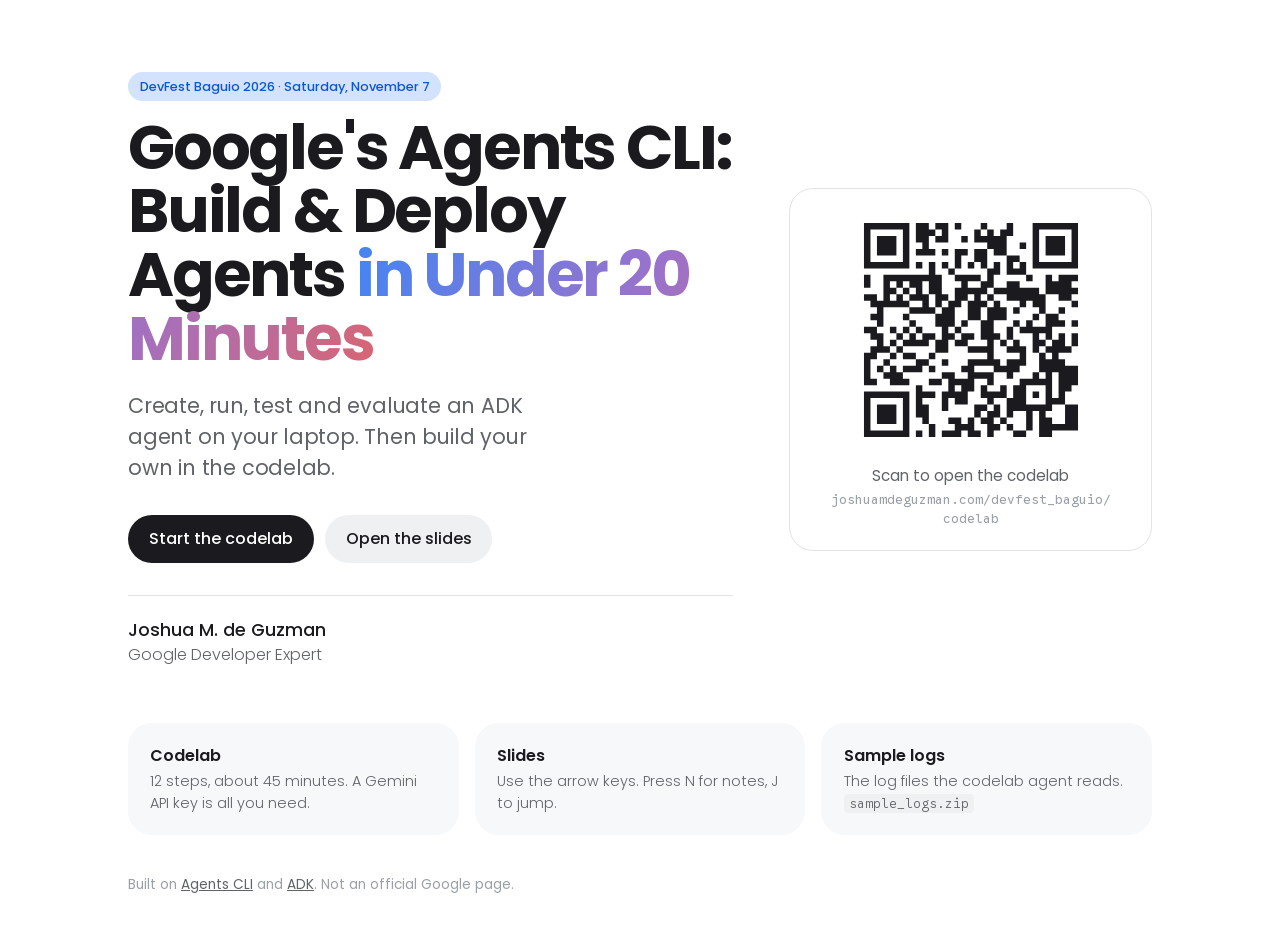
==== index.html @ ab61363e "Add DevFest Baguio 2026 landing page, slides and codelab Landing page with a QR code to the codelab," ====
<!DOCTYPE html>
<html lang="en">
<head>
<meta charset="utf-8">
<meta name="viewport" content="width=device-width, initial-scale=1">
<title>Agents CLI talk and codelab · DevFest Baguio 2026</title>
<meta name="description" content="Slides and a hands-on codelab for building an ADK agent with Google's Agents CLI. DevFest Baguio 2026, November 7.">
<link rel="icon" href="data:,">
<link rel="preconnect" href="https://fonts.googleapis.com">
<link rel="preconnect" href="https://fonts.gstatic.com" crossorigin>
<link rel="stylesheet" href="https://fonts.googleapis.com/css2?family=Google+Sans+Flex:wght@300..800&family=Google+Sans+Code:wght@400;500&family=Poppins:wght@300;400;500;600;700&display=swap" media="print" onload="this.media='all'">
<link rel="stylesheet" href="assets/site.css">
<style>
.wrap{max-width:68rem;margin:0 auto;padding:4.5rem 2rem 3rem;min-height:100vh;min-height:100dvh;display:flex;flex-direction:column}
.hero{display:grid;grid-template-columns:1.25fr .75fr;gap:3.5rem;align-items:center;flex:1}
h1{font-size:clamp(2.3rem,5.2vw,3.9rem);font-weight:700;letter-spacing:-.035em;line-height:1.02;margin:.9rem 0 1.2rem}
.lede{font-size:1.3rem;font-weight:400;letter-spacing:-.01em;color:var(--gray);max-width:32ch}
.who{margin-top:2rem;padding-top:1.3rem;border-top:1px solid var(--line)}
.who b{display:block;font-size:1.1rem;font-weight:500}
.who span{color:var(--gray);font-weight:300}
.actions{display:flex;gap:.7rem;flex-wrap:wrap;margin-top:2rem}
.qr{text-align:center}
.qr img{width:100%;max-width:15rem;aspect-ratio:1;display:block;margin:0 auto;image-rendering:pixelated}
.qr p{margin-top:.9rem;font-size:.95rem;color:var(--gray)}
.qr .url{font-family:var(--mono);font-size:.8rem;color:var(--gray-2);margin-top:.2rem;overflow-wrap:anywhere}
.more{display:grid;grid-template-columns:repeat(3,1fr);gap:1rem;margin-top:3.5rem}
.more a{text-decoration:none;color:inherit}
.more h3{font-size:1rem;font-weight:600}
.more p{font-size:.9rem;color:var(--gray);font-weight:300;margin-top:.2rem}
footer{margin-top:2.5rem;font-size:.85rem;color:var(--gray-2)}
footer a{color:var(--gray)}
@media (max-width:760px){
  .wrap{padding:2.2rem 1.25rem 2rem}
  .hero{grid-template-columns:1fr;gap:2.2rem}
  .more{grid-template-columns:1fr}
  .actions{flex-direction:column}
  .actions .btn{justify-content:center;white-space:nowrap}
  .qr img{max-width:12rem}
}
</style>
</head>
<body>
<main class="wrap">
  <div class="hero">
    <div>
      <span class="pill b">DevFest Baguio 2026 &middot; Saturday, November 7</span>
      <h1>Google's Agents CLI: Build &amp; Deploy Agents <span class="grad-text">in Under 20 Minutes</span></h1>
      <p class="lede">Create, run, test and evaluate an ADK agent on your laptop. Then build your own in the codelab.</p>
      <div class="actions">
        <a class="btn d" href="codelab/">Start the codelab</a>
        <a class="btn" href="slides/">Open the slides</a>
      </div>
      <div class="who">
        <b>Joshua M. de Guzman</b>
        <span>Google Developer Expert</span>
      </div>
    </div>
    <div class="card line qr">
      <img src="assets/qr-codelab.svg" alt="QR code that opens the codelab">
      <p>Scan to open the codelab</p>
      <p class="url">joshuamdeguzman.com/<wbr>devfest_baguio/<wbr>codelab</p>
    </div>
  </div>
  <div class="more">
    <a class="card" href="codelab/"><h3>Codelab</h3><p>12 steps, about 45 minutes. A Gemini API key is all you need.</p></a>
    <a class="card" href="slides/"><h3>Slides</h3><p>Use the arrow keys. Press N for notes, J to jump.</p></a>
    <a class="card" href="sample_logs.zip" download><h3>Sample logs</h3><p>The log files the codelab agent reads. <code>sample_logs.zip</code></p></a>
  </div>
  <footer>Built on <a href="https://google.github.io/agents-cli/" target="_blank" rel="noopener">Agents CLI</a> and <a href="https://adk.dev/" target="_blank" rel="noopener">ADK</a>. Not an official Google page.</footer>
</main>
</body>
</html>
---- assets/site.css ----
/* Shared by the landing page and the codelab.
   Tokens are copied as-is from the /agents-cli deck (slides/index.html). */
:root{
  --bg:#FFFFFF; --surf:#F7F8F9; --surf-2:#EFF0F2; --line:#E3E3E6;
  --ink:#1B1B1F; --gray:#5F6368; --gray-2:#9AA0A6;
  --pri:#0B57D0; --pri-c:#D3E3FD;
  --grad:linear-gradient(115deg,#4285F4 0%,#9B72CB 52%,#D96570 100%);
  --r-xl:2.2em; --r-lg:1.5em; --r-md:1em; --r-sm:.65em; --pill:999px;
  --sans:"Google Sans Flex","Google Sans","Poppins",system-ui,-apple-system,sans-serif;
  --mono:"Google Sans Code",ui-monospace,SFMono-Regular,Menlo,monospace;
}
*{box-sizing:border-box;margin:0;padding:0}
body{background:var(--bg);color:var(--ink);font-family:var(--sans);-webkit-font-smoothing:antialiased;line-height:1.5}
button{font:inherit;color:inherit;background:none;border:none;cursor:pointer}
a{color:var(--pri)}
:focus-visible{outline:2px solid var(--pri);outline-offset:3px}
.grad-text{background:var(--grad);-webkit-background-clip:text;background-clip:text;color:transparent}
.kicker{font-size:.9rem;font-weight:500;color:var(--gray-2)}
.pill{display:inline-flex;align-items:center;gap:.45em;font-size:.8rem;font-weight:500;padding:.4em .9em;border-radius:var(--pill);background:var(--surf-2);color:var(--gray)}
.pill.b{background:var(--pri-c);color:var(--pri)}
.pill.d{background:var(--ink);color:#fff}
.card{background:var(--surf);border-radius:var(--r-lg);padding:1.3rem 1.4rem}
.card.line{background:var(--bg);border:1px solid var(--line)}
.card.gen{background:linear-gradient(var(--bg),var(--bg)) padding-box,var(--grad) border-box;border:1.5px solid transparent}
.btn{display:inline-flex;align-items:center;gap:.5em;padding:.75em 1.3em;border-radius:var(--pill);font-weight:500;text-decoration:none;background:var(--surf-2);color:var(--ink);transition:background .2s}
.btn:hover{background:var(--line)}
.btn.d{background:var(--ink);color:#fff}
.btn.d:hover{background:#000}
code{font-family:var(--mono);font-size:.9em;background:var(--surf-2);padding:.1em .38em;border-radius:.35em}
pre{font-family:var(--mono);font-size:.85rem;line-height:1.65;background:var(--ink);color:#D6D8DC;border-radius:var(--r-md);padding:1rem 1.15rem;overflow:auto}
pre code{background:none;padding:0;font-size:inherit;color:inherit}
pre .k{color:#C39BE8}pre .s{color:#9DD1A0}pre .c{color:#6E7480}pre .t{color:#8AB4F8}
@media (prefers-reduced-motion:reduce){*{animation:none!important;transition:none!important}}
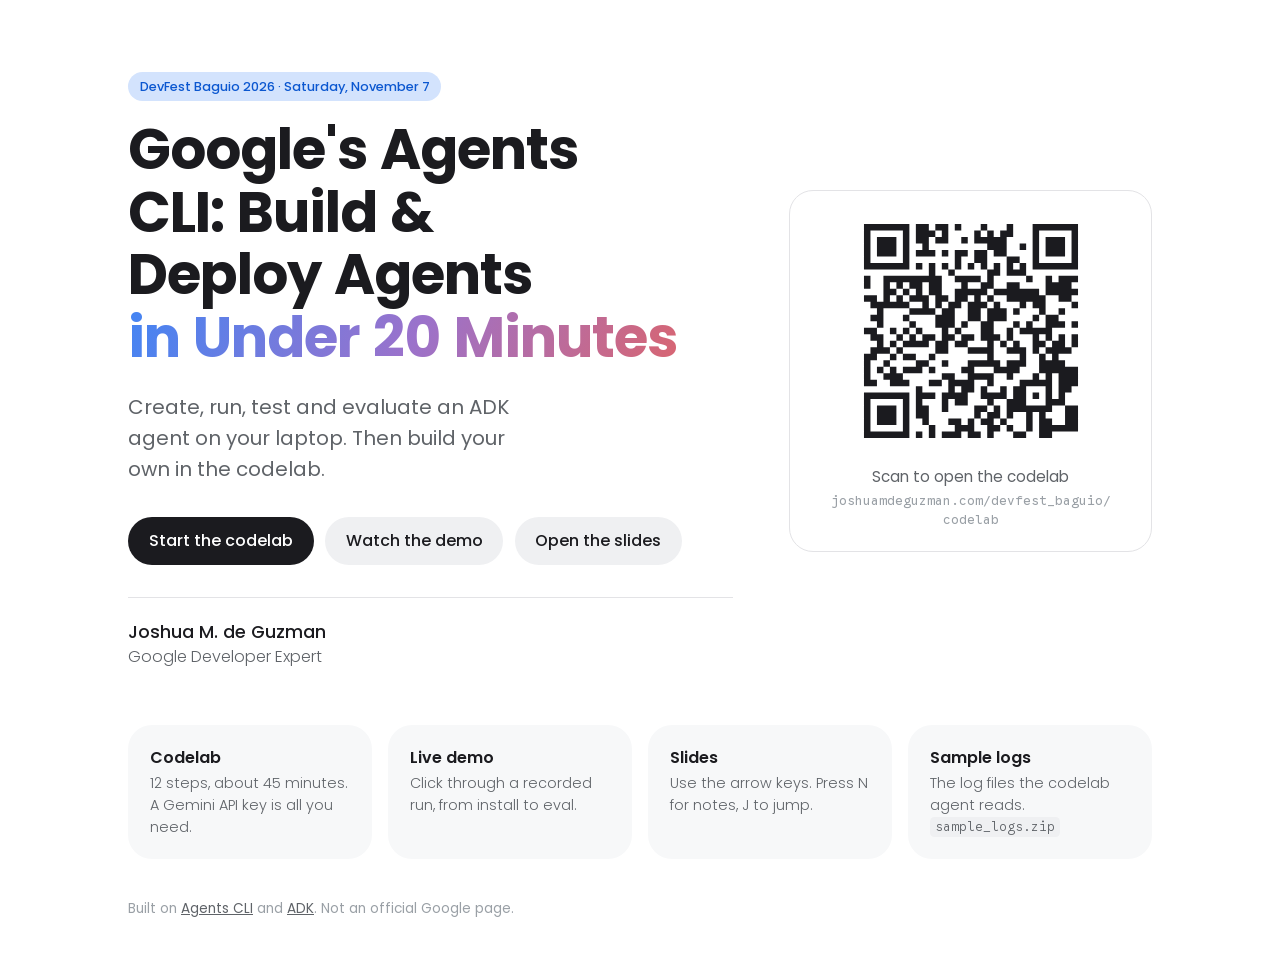
==== commit b88304de: "Restructure the deck for beginners and add an interactive demo Lead with use cases and ADK productio" ====
--- a/index.html
+++ b/index.html
@@ -13,8 +13,9 @@
 <style>
 .wrap{max-width:68rem;margin:0 auto;padding:4.5rem 2rem 3rem;min-height:100vh;min-height:100dvh;display:flex;flex-direction:column}
 .hero{display:grid;grid-template-columns:1.25fr .75fr;gap:3.5rem;align-items:center;flex:1}
-h1{font-size:clamp(2.3rem,5.2vw,3.9rem);font-weight:700;letter-spacing:-.035em;line-height:1.02;margin:.9rem 0 1.2rem}
-.lede{font-size:1.3rem;font-weight:400;letter-spacing:-.01em;color:var(--gray);max-width:32ch}
+h1{font-size:clamp(2.1rem,4.6vw,3.5rem);font-weight:700;letter-spacing:-.018em;word-spacing:.04em;line-height:1.12;margin:1.1rem 0 1.4rem;text-wrap:balance;max-width:16ch}
+h1 .grad-text{white-space:nowrap}
+.lede{font-size:1.25rem;font-weight:400;line-height:1.55;color:var(--gray);max-width:34ch;text-wrap:pretty}
 .who{margin-top:2rem;padding-top:1.3rem;border-top:1px solid var(--line)}
 .who b{display:block;font-size:1.1rem;font-weight:500}
 .who span{color:var(--gray);font-weight:300}
@@ -23,12 +24,13 @@
 .qr img{width:100%;max-width:15rem;aspect-ratio:1;display:block;margin:0 auto;image-rendering:pixelated}
 .qr p{margin-top:.9rem;font-size:.95rem;color:var(--gray)}
 .qr .url{font-family:var(--mono);font-size:.8rem;color:var(--gray-2);margin-top:.2rem;overflow-wrap:anywhere}
-.more{display:grid;grid-template-columns:repeat(3,1fr);gap:1rem;margin-top:3.5rem}
+.more{display:grid;grid-template-columns:repeat(4,1fr);gap:1rem;margin-top:3.5rem}
 .more a{text-decoration:none;color:inherit}
 .more h3{font-size:1rem;font-weight:600}
 .more p{font-size:.9rem;color:var(--gray);font-weight:300;margin-top:.2rem}
 footer{margin-top:2.5rem;font-size:.85rem;color:var(--gray-2)}
 footer a{color:var(--gray)}
+@media (max-width:1000px){.more{grid-template-columns:repeat(2,1fr)}}
 @media (max-width:760px){
   .wrap{padding:2.2rem 1.25rem 2rem}
   .hero{grid-template-columns:1fr;gap:2.2rem}
@@ -48,6 +50,7 @@
       <p class="lede">Create, run, test and evaluate an ADK agent on your laptop. Then build your own in the codelab.</p>
       <div class="actions">
         <a class="btn d" href="codelab/">Start the codelab</a>
+        <a class="btn" href="demo/">Watch the demo</a>
         <a class="btn" href="slides/">Open the slides</a>
       </div>
       <div class="who">
@@ -63,6 +66,7 @@
   </div>
   <div class="more">
     <a class="card" href="codelab/"><h3>Codelab</h3><p>12 steps, about 45 minutes. A Gemini API key is all you need.</p></a>
+    <a class="card" href="demo/"><h3>Live demo</h3><p>Click through a recorded run, from install to eval.</p></a>
     <a class="card" href="slides/"><h3>Slides</h3><p>Use the arrow keys. Press N for notes, J to jump.</p></a>
     <a class="card" href="sample_logs.zip" download><h3>Sample logs</h3><p>The log files the codelab agent reads. <code>sample_logs.zip</code></p></a>
   </div>
--- a/assets/site.css
+++ b/assets/site.css
@@ -31,3 +31,30 @@
 pre code{background:none;padding:0;font-size:inherit;color:inherit}
 pre .k{color:#C39BE8}pre .s{color:#9DD1A0}pre .c{color:#6E7480}pre .t{color:#8AB4F8}
 @media (prefers-reduced-motion:reduce){*{animation:none!important;transition:none!important}}
+
+/* ---- terminal replay (assets/terminal.js). Colors are the deck's pre colors. ---- */
+.term{background:var(--ink);color:#D6D8DC;border-radius:var(--r-md);overflow:hidden;display:flex;flex-direction:column;font-family:var(--mono)}
+.term-bar{display:flex;align-items:center;gap:.8rem;padding:.55rem .9rem;background:#26262B;font-family:var(--sans);font-size:.78rem;color:#9AA0A6}
+.term-dots{width:2.6rem;height:.62rem;background:radial-gradient(circle at .31rem 50%,#F28B82 .3rem,transparent .32rem),radial-gradient(circle at 1.3rem 50%,#FDD663 .3rem,transparent .32rem),radial-gradient(circle at 2.29rem 50%,#81C995 .3rem,transparent .32rem)}
+.term-title{flex:1;white-space:nowrap;overflow:hidden;text-overflow:ellipsis}
+.term-replay{font-size:.75rem;padding:.2em .8em;border-radius:var(--pill);background:rgba(255,255,255,.1);color:#fff}
+.term-body{padding:.9rem 1rem;overflow:auto;font-size:.8rem;line-height:1.55;flex:1;cursor:default}
+.term-mini{margin:.4rem 0 1rem}
+.term-mini .term-body{max-height:22rem}
+.t-line{white-space:pre;min-height:1.55em}
+.t-cmd{color:#fff;margin-top:.35em}
+.t-cwd{color:#8AB4F8}
+.t-dollar{color:#6E7480}
+.t-typed{color:#7EE787;font-weight:500}
+.t-caret{display:inline-block;width:.55em;height:1.1em;vertical-align:-.15em;background:#D6D8DC;animation:blink 1s steps(1) infinite}
+@keyframes blink{50%{opacity:0}}
+.t-ok{color:#81C995}.t-warn{color:#FDD663}.t-err{color:#F28B82}
+.t-gap{color:#6E7480;font-style:italic}
+.t-sample{color:#C39BE8}
+.t-sim{color:#8AB4F8}
+.t-tag::after{content:attr(data-tag);margin-left:.8em;font-family:var(--sans);font-size:.68rem;padding:.05em .5em;border-radius:var(--pill);background:rgba(195,155,232,.18);color:#C39BE8;vertical-align:.1em}
+.t-edit{margin:.4rem 0 .6rem;border-left:2px solid #3C3C43;padding-left:.8rem}
+.t-edit-h{font-family:var(--sans);font-size:.72rem;color:#9AA0A6;margin-bottom:.2rem}
+.t-diff-add{color:#9DD1A0}.t-diff-del{color:#F28B82;opacity:.75}.t-diff-ctx{color:#9AA0A6}
+.run-btn{font-size:.75rem;font-weight:500;padding:.3em .8em;border-radius:var(--pill);background:rgba(255,255,255,.12);color:#fff}
+.run-btn:hover{background:rgba(255,255,255,.22)}
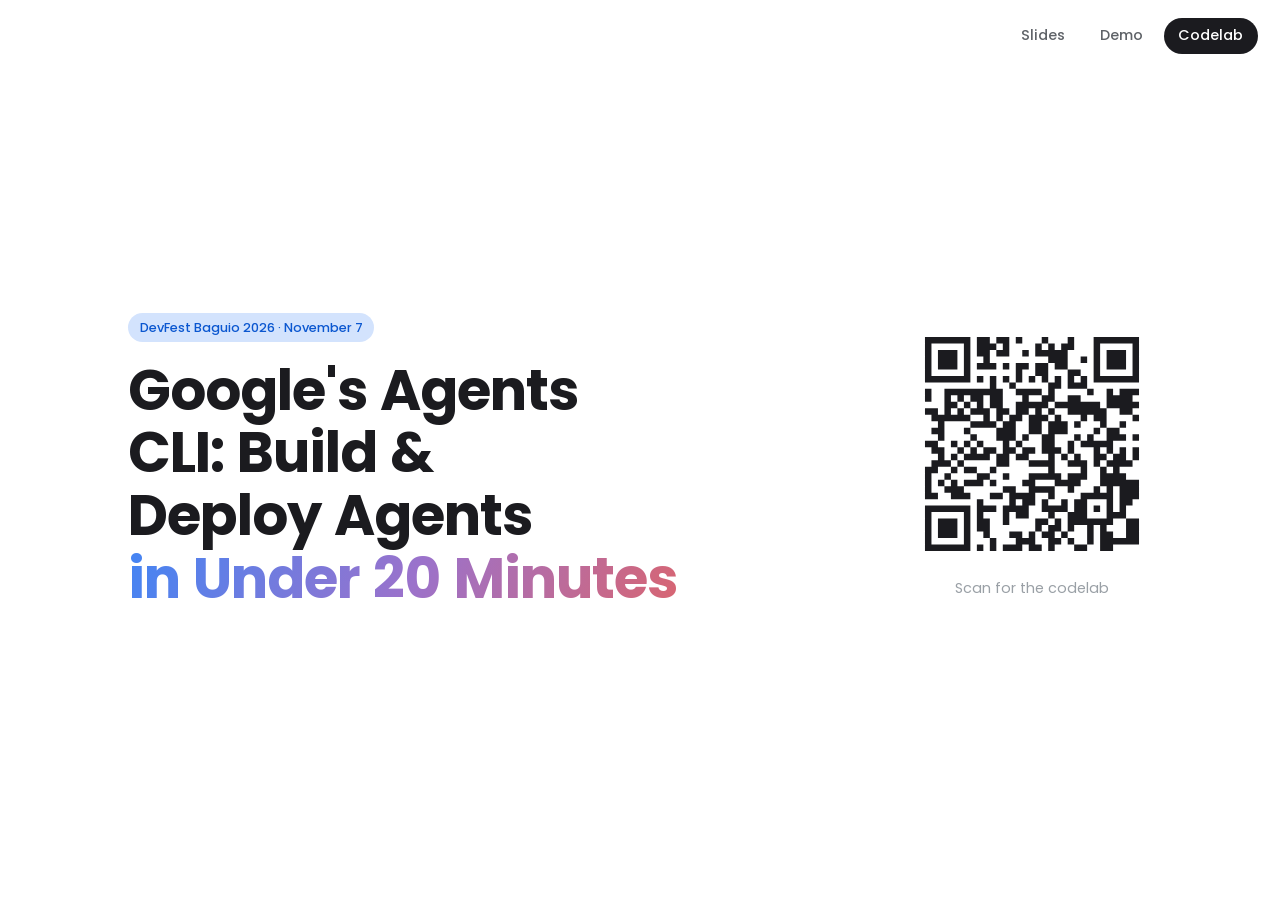
==== commit 69a66211: "Simplify the landing page and title slide to the title and a QR code Move the slides, demo and codel" ====
--- a/index.html
+++ b/index.html
@@ -4,73 +4,48 @@
 <meta charset="utf-8">
 <meta name="viewport" content="width=device-width, initial-scale=1">
 <title>Agents CLI talk and codelab · DevFest Baguio 2026</title>
-<meta name="description" content="Slides and a hands-on codelab for building an ADK agent with Google's Agents CLI. DevFest Baguio 2026, November 7.">
+<meta name="description" content="Slides, a live demo and a hands-on codelab for building an ADK agent with Google's Agents CLI. DevFest Baguio 2026, November 7.">
 <link rel="icon" href="data:,">
 <link rel="preconnect" href="https://fonts.googleapis.com">
 <link rel="preconnect" href="https://fonts.gstatic.com" crossorigin>
 <link rel="stylesheet" href="https://fonts.googleapis.com/css2?family=Google+Sans+Flex:wght@300..800&family=Google+Sans+Code:wght@400;500&family=Poppins:wght@300;400;500;600;700&display=swap" media="print" onload="this.media='all'">
 <link rel="stylesheet" href="assets/site.css">
 <style>
-.wrap{max-width:68rem;margin:0 auto;padding:4.5rem 2rem 3rem;min-height:100vh;min-height:100dvh;display:flex;flex-direction:column}
-.hero{display:grid;grid-template-columns:1.25fr .75fr;gap:3.5rem;align-items:center;flex:1}
-h1{font-size:clamp(2.1rem,4.6vw,3.5rem);font-weight:700;letter-spacing:-.018em;word-spacing:.04em;line-height:1.12;margin:1.1rem 0 1.4rem;text-wrap:balance;max-width:16ch}
+html,body{height:100%}
+body{display:flex;flex-direction:column}
+nav.top{display:flex;justify-content:flex-end;gap:.4rem;padding:1.1rem 1.4rem}
+nav.top a{padding:.5em 1em;border-radius:var(--pill);font-size:.9rem;font-weight:500;color:var(--gray);text-decoration:none}
+nav.top a:hover{background:var(--surf);color:var(--ink)}
+nav.top a.d{background:var(--ink);color:#fff}
+main{flex:1;display:grid;grid-template-columns:1fr auto;gap:4rem;align-items:center;max-width:68rem;width:100%;margin:0 auto;padding:1rem 2rem 4rem}
+h1{font-size:clamp(2.1rem,4.6vw,3.5rem);font-weight:700;letter-spacing:-.018em;word-spacing:.04em;line-height:1.12;margin-top:1.1rem;text-wrap:balance;max-width:16ch}
 h1 .grad-text{white-space:nowrap}
-.lede{font-size:1.25rem;font-weight:400;line-height:1.55;color:var(--gray);max-width:34ch;text-wrap:pretty}
-.who{margin-top:2rem;padding-top:1.3rem;border-top:1px solid var(--line)}
-.who b{display:block;font-size:1.1rem;font-weight:500}
-.who span{color:var(--gray);font-weight:300}
-.actions{display:flex;gap:.7rem;flex-wrap:wrap;margin-top:2rem}
 .qr{text-align:center}
-.qr img{width:100%;max-width:15rem;aspect-ratio:1;display:block;margin:0 auto;image-rendering:pixelated}
-.qr p{margin-top:.9rem;font-size:.95rem;color:var(--gray)}
-.qr .url{font-family:var(--mono);font-size:.8rem;color:var(--gray-2);margin-top:.2rem;overflow-wrap:anywhere}
-.more{display:grid;grid-template-columns:repeat(4,1fr);gap:1rem;margin-top:3.5rem}
-.more a{text-decoration:none;color:inherit}
-.more h3{font-size:1rem;font-weight:600}
-.more p{font-size:.9rem;color:var(--gray);font-weight:300;margin-top:.2rem}
-footer{margin-top:2.5rem;font-size:.85rem;color:var(--gray-2)}
-footer a{color:var(--gray)}
-@media (max-width:1000px){.more{grid-template-columns:repeat(2,1fr)}}
+.qr img{width:15rem;aspect-ratio:1;display:block;image-rendering:pixelated}
+.qr p{margin-top:.9rem;font-size:.9rem;color:var(--gray-2)}
 @media (max-width:760px){
-  .wrap{padding:2.2rem 1.25rem 2rem}
-  .hero{grid-template-columns:1fr;gap:2.2rem}
-  .more{grid-template-columns:1fr}
-  .actions{flex-direction:column}
-  .actions .btn{justify-content:center;white-space:nowrap}
-  .qr img{max-width:12rem}
+  nav.top{justify-content:center;padding:.9rem}
+  main{grid-template-columns:1fr;align-content:center;gap:2.4rem;padding:1.5rem 1.25rem 3rem;text-align:center}
+  h1{margin-left:auto;margin-right:auto}
+  .qr img{width:12rem;margin:0 auto}
 }
 </style>
 </head>
 <body>
-<main class="wrap">
-  <div class="hero">
-    <div>
-      <span class="pill b">DevFest Baguio 2026 &middot; Saturday, November 7</span>
-      <h1>Google's Agents CLI: Build &amp; Deploy Agents <span class="grad-text">in Under 20 Minutes</span></h1>
-      <p class="lede">Create, run, test and evaluate an ADK agent on your laptop. Then build your own in the codelab.</p>
-      <div class="actions">
-        <a class="btn d" href="codelab/">Start the codelab</a>
-        <a class="btn" href="demo/">Watch the demo</a>
-        <a class="btn" href="slides/">Open the slides</a>
-      </div>
-      <div class="who">
-        <b>Joshua M. de Guzman</b>
-        <span>Google Developer Expert</span>
-      </div>
-    </div>
-    <div class="card line qr">
-      <img src="assets/qr-codelab.svg" alt="QR code that opens the codelab">
-      <p>Scan to open the codelab</p>
-      <p class="url">joshuamdeguzman.com/<wbr>devfest_baguio/<wbr>codelab</p>
-    </div>
+<nav class="top" aria-label="Talk pages">
+  <a href="slides/">Slides</a>
+  <a href="demo/">Demo</a>
+  <a class="d" href="codelab/">Codelab</a>
+</nav>
+<main>
+  <div>
+    <span class="pill b">DevFest Baguio 2026 &middot; November 7</span>
+    <h1>Google's Agents CLI: Build &amp; Deploy Agents <span class="grad-text">in Under 20 Minutes</span></h1>
   </div>
-  <div class="more">
-    <a class="card" href="codelab/"><h3>Codelab</h3><p>12 steps, about 45 minutes. A Gemini API key is all you need.</p></a>
-    <a class="card" href="demo/"><h3>Live demo</h3><p>Click through a recorded run, from install to eval.</p></a>
-    <a class="card" href="slides/"><h3>Slides</h3><p>Use the arrow keys. Press N for notes, J to jump.</p></a>
-    <a class="card" href="sample_logs.zip" download><h3>Sample logs</h3><p>The log files the codelab agent reads. <code>sample_logs.zip</code></p></a>
+  <div class="qr">
+    <img src="assets/qr-codelab.svg" alt="QR code that opens the codelab">
+    <p>Scan for the codelab</p>
   </div>
-  <footer>Built on <a href="https://google.github.io/agents-cli/" target="_blank" rel="noopener">Agents CLI</a> and <a href="https://adk.dev/" target="_blank" rel="noopener">ADK</a>. Not an official Google page.</footer>
 </main>
 </body>
 </html>
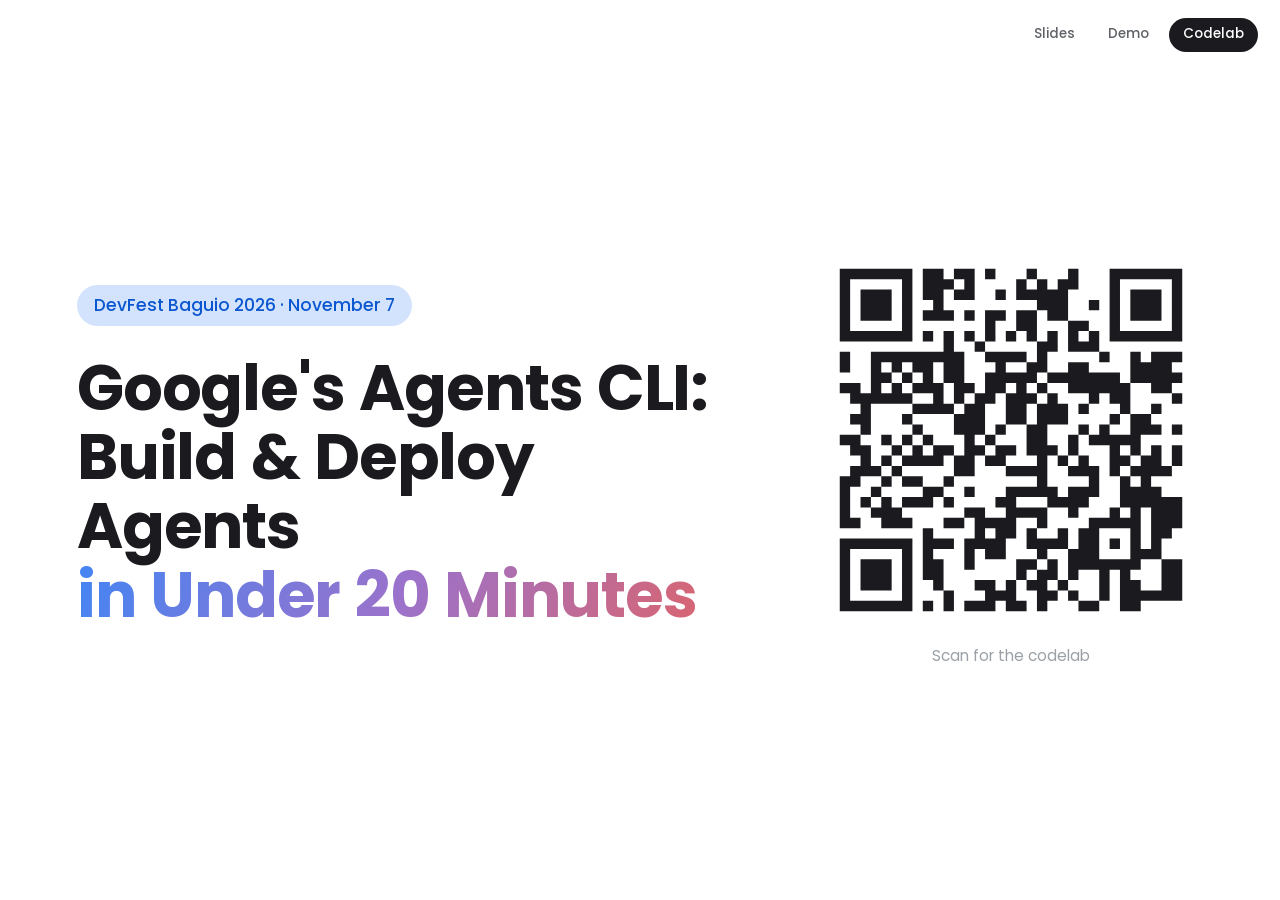
==== commit 39b93b82: "Scale the landing page and title slide to fill any screen Size the title and QR code from the viewpo" ====
--- a/index.html
+++ b/index.html
@@ -17,17 +17,22 @@
 nav.top a{padding:.5em 1em;border-radius:var(--pill);font-size:.9rem;font-weight:500;color:var(--gray);text-decoration:none}
 nav.top a:hover{background:var(--surf);color:var(--ink)}
 nav.top a.d{background:var(--ink);color:#fff}
-main{flex:1;display:grid;grid-template-columns:1fr auto;gap:4rem;align-items:center;max-width:68rem;width:100%;margin:0 auto;padding:1rem 2rem 4rem}
-h1{font-size:clamp(2.1rem,4.6vw,3.5rem);font-weight:700;letter-spacing:-.018em;word-spacing:.04em;line-height:1.12;margin-top:1.1rem;text-wrap:balance;max-width:16ch}
+main{flex:1;display:grid;grid-template-columns:1fr auto;gap:5vw;align-items:center;width:min(92vw,180vh);margin:0 auto;padding:1vh 2vw 7vh}
+main .pill{font-size:clamp(.8rem,min(1.35vw,2.4vh),1.7rem);padding:.45em 1em}
+h1{font-size:clamp(2rem,min(4.9vw,9.5vh),9rem);font-weight:700;letter-spacing:-.018em;word-spacing:.04em;line-height:1.1;margin-top:.45em;text-wrap:balance;max-width:none}
 h1 .grad-text{white-space:nowrap}
 .qr{text-align:center}
-.qr img{width:15rem;aspect-ratio:1;display:block;image-rendering:pixelated}
-.qr p{margin-top:.9rem;font-size:.9rem;color:var(--gray-2)}
-@media (max-width:760px){
+.qr img{width:clamp(10rem,min(30vw,54vh),40rem);aspect-ratio:1;display:block;image-rendering:pixelated}
+.qr p{margin-top:.8em;font-size:clamp(.85rem,min(1.2vw,2.1vh),1.5rem);color:var(--gray-2)}
+nav.top a{font-size:clamp(.85rem,min(1vw,1.8vh),1.2rem)}
+@media (max-width:760px),(max-aspect-ratio:4/5){
   nav.top{justify-content:center;padding:.9rem}
-  main{grid-template-columns:1fr;align-content:center;gap:2.4rem;padding:1.5rem 1.25rem 3rem;text-align:center}
-  h1{margin-left:auto;margin-right:auto}
-  .qr img{width:12rem;margin:0 auto}
+  main{grid-template-columns:1fr;align-content:center;gap:5vh;width:100%;padding:1.5rem 1.25rem 3rem;text-align:center}
+  main .pill{font-size:clamp(.8rem,3.4vw,1.3rem)}
+  h1{font-size:clamp(2rem,min(9.5vw,6.5vh),5rem);margin-left:auto;margin-right:auto;max-width:15ch}
+  h1 br{display:none}
+  .qr img{width:min(68vw,40vh);margin:0 auto}
+  .qr p{font-size:clamp(.85rem,3.4vw,1.2rem)}
 }
 </style>
 </head>
@@ -40,7 +45,7 @@
 <main>
   <div>
     <span class="pill b">DevFest Baguio 2026 &middot; November 7</span>
-    <h1>Google's Agents CLI: Build &amp; Deploy Agents <span class="grad-text">in Under 20 Minutes</span></h1>
+    <h1>Google's Agents CLI:<br> Build &amp; Deploy Agents<br> <span class="grad-text">in Under 20 Minutes</span></h1>
   </div>
   <div class="qr">
     <img src="assets/qr-codelab.svg" alt="QR code that opens the codelab">
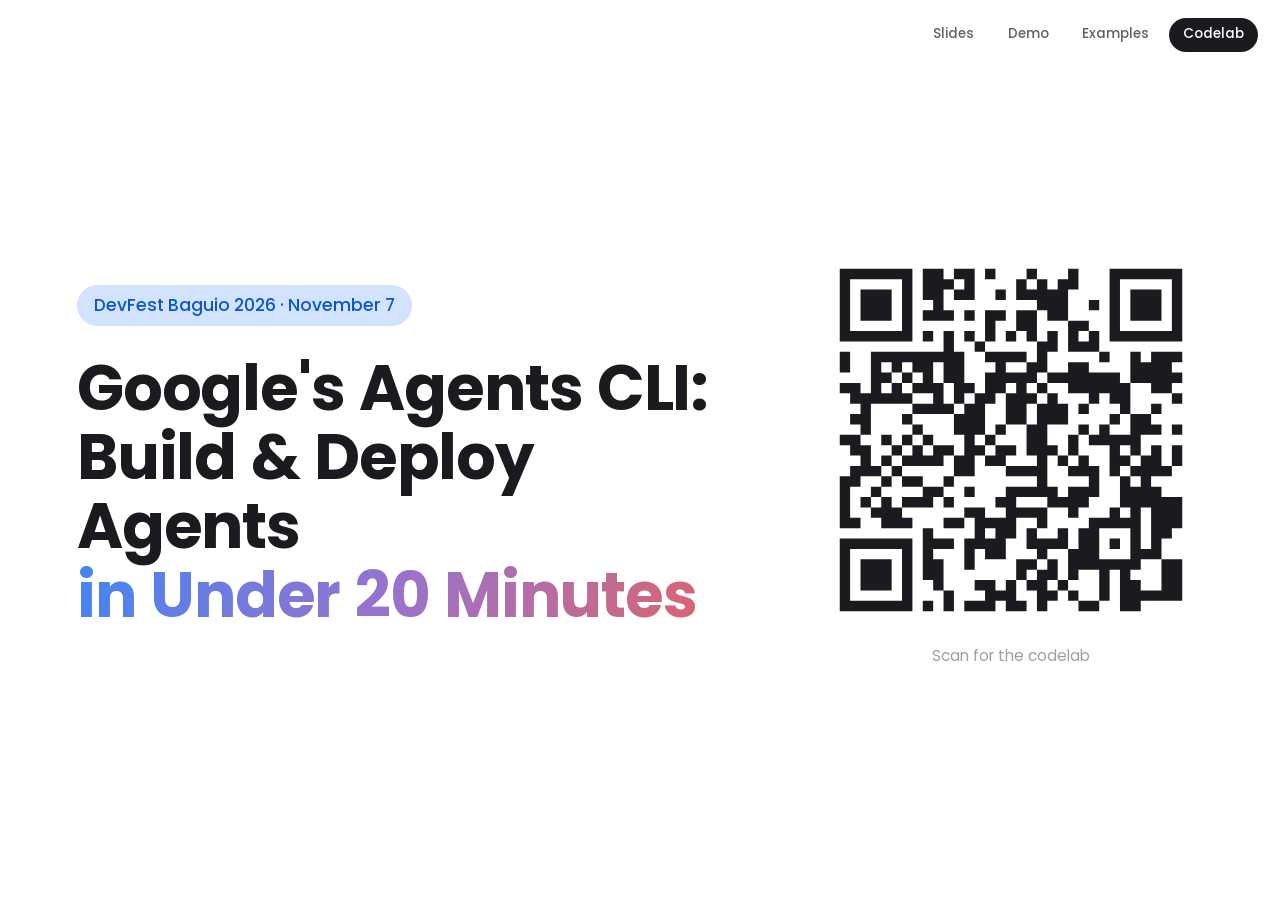
==== commit 6e45fe51: "Add an examples page with developer agents Code reviewer, design reviewer and release notes writer, " ====
--- a/index.html
+++ b/index.html
@@ -40,6 +40,7 @@
 <nav class="top" aria-label="Talk pages">
   <a href="slides/">Slides</a>
   <a href="demo/">Demo</a>
+  <a href="examples/">Examples</a>
   <a class="d" href="codelab/">Codelab</a>
 </nav>
 <main>
--- a/assets/site.css
+++ b/assets/site.css
@@ -19,6 +19,7 @@
 .pill{display:inline-flex;align-items:center;gap:.45em;font-size:.8rem;font-weight:500;padding:.4em .9em;border-radius:var(--pill);background:var(--surf-2);color:var(--gray)}
 .pill.b{background:var(--pri-c);color:var(--pri)}
 .pill.d{background:var(--ink);color:#fff}
+.pill.g{background:var(--grad);color:#fff}
 .card{background:var(--surf);border-radius:var(--r-lg);padding:1.3rem 1.4rem}
 .card.line{background:var(--bg);border:1px solid var(--line)}
 .card.gen{background:linear-gradient(var(--bg),var(--bg)) padding-box,var(--grad) border-box;border:1.5px solid transparent}
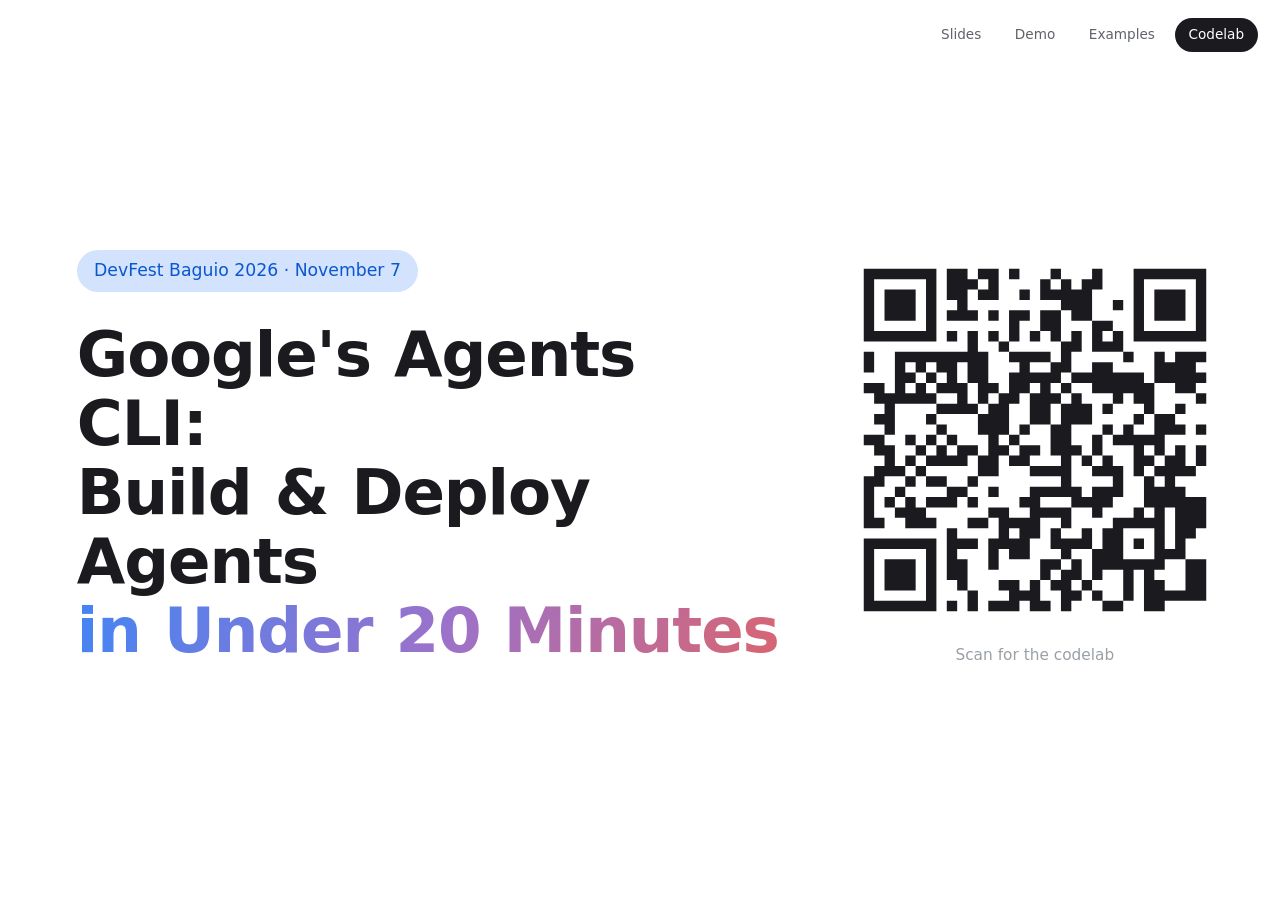
==== commit 0e519be0: "Use Google Sans Flex for all text and Google Sans Code only for code Labels, chapter numbers, source" ====
--- a/index.html
+++ b/index.html
@@ -8,7 +8,7 @@
 <link rel="icon" href="data:,">
 <link rel="preconnect" href="https://fonts.googleapis.com">
 <link rel="preconnect" href="https://fonts.gstatic.com" crossorigin>
-<link rel="stylesheet" href="https://fonts.googleapis.com/css2?family=Google+Sans+Flex:wght@300..800&family=Google+Sans+Code:wght@400;500&family=Poppins:wght@300;400;500;600;700&display=swap" media="print" onload="this.media='all'">
+<link rel="stylesheet" href="https://fonts.googleapis.com/css2?family=Google+Sans+Flex:wght@300..800&family=Google+Sans+Code:wght@400;500&display=swap" media="print" onload="this.media='all'">
 <link rel="stylesheet" href="assets/site.css">
 <style>
 html,body{height:100%}
--- a/assets/site.css
+++ b/assets/site.css
@@ -6,7 +6,7 @@
   --pri:#0B57D0; --pri-c:#D3E3FD;
   --grad:linear-gradient(115deg,#4285F4 0%,#9B72CB 52%,#D96570 100%);
   --r-xl:2.2em; --r-lg:1.5em; --r-md:1em; --r-sm:.65em; --pill:999px;
-  --sans:"Google Sans Flex","Google Sans","Poppins",system-ui,-apple-system,sans-serif;
+  --sans:"Google Sans Flex","Google Sans",system-ui,-apple-system,sans-serif;
   --mono:"Google Sans Code",ui-monospace,SFMono-Regular,Menlo,monospace;
 }
 *{box-sizing:border-box;margin:0;padding:0}
